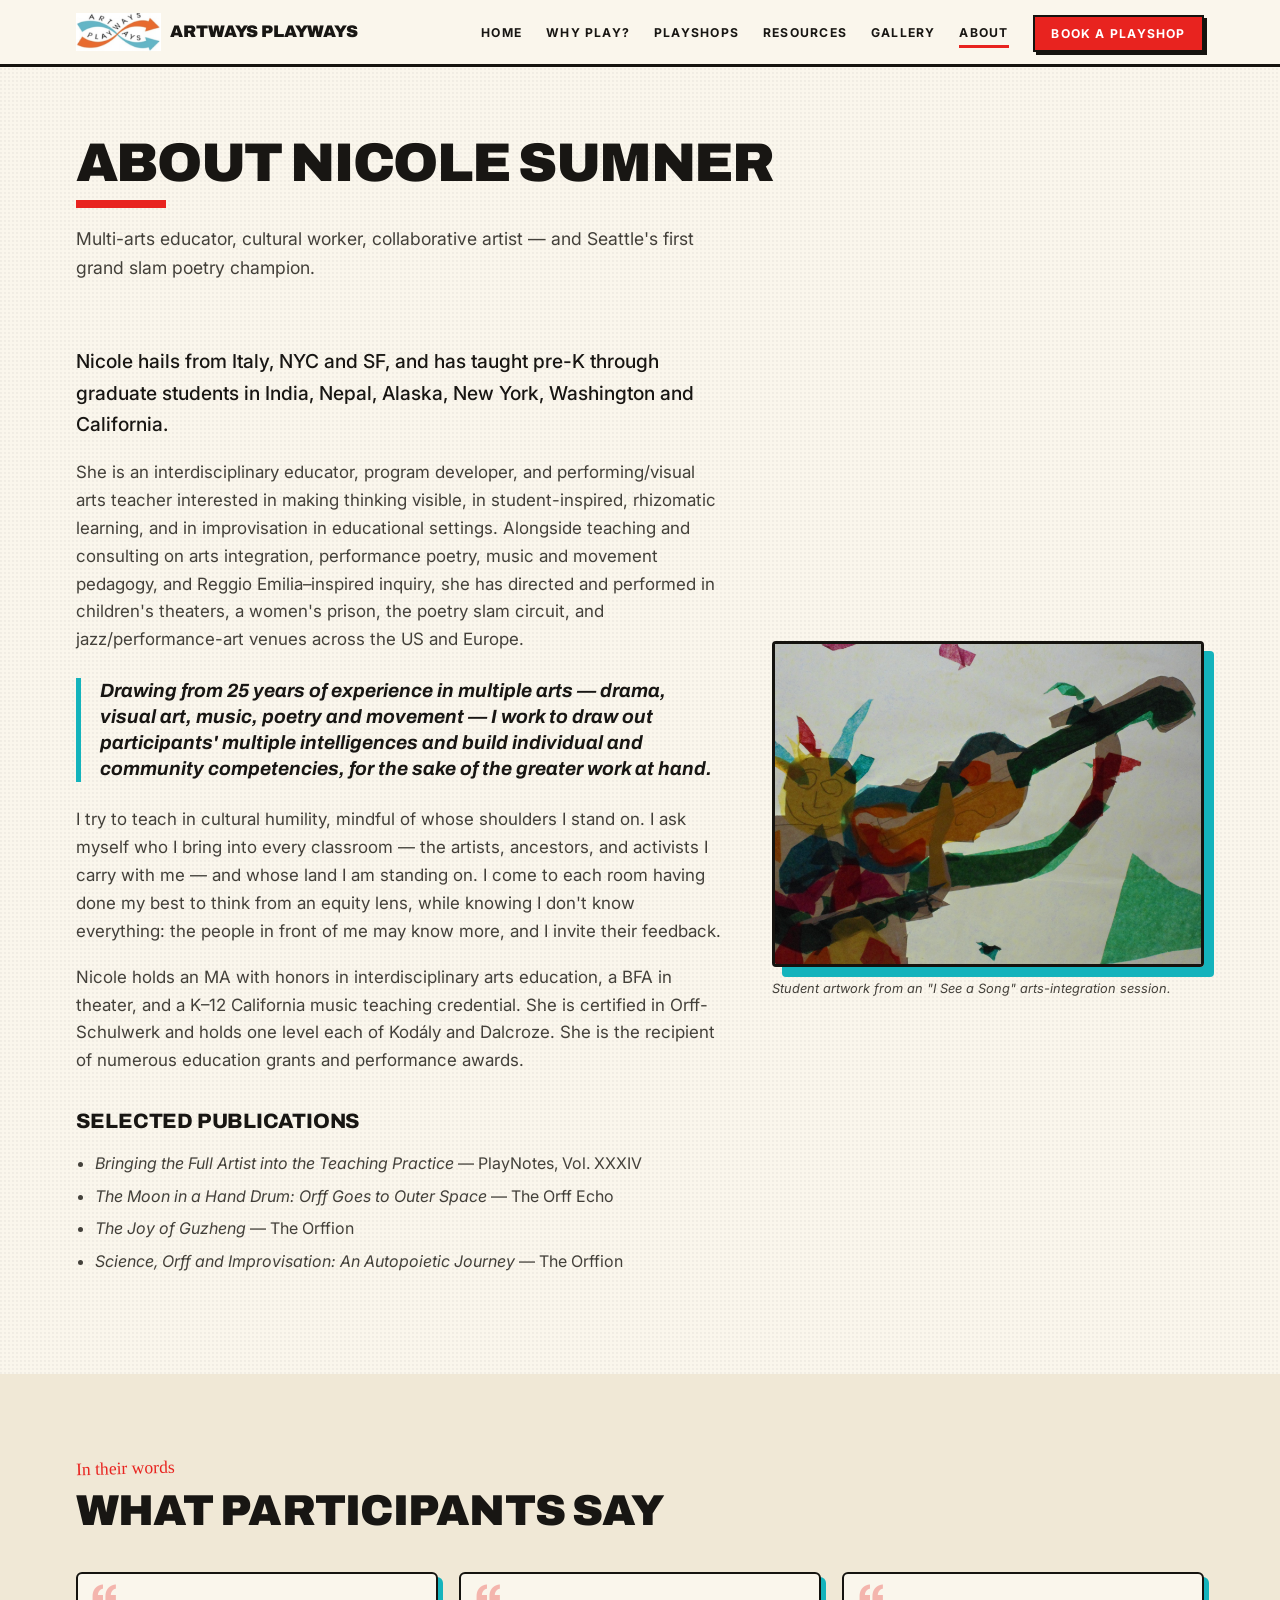
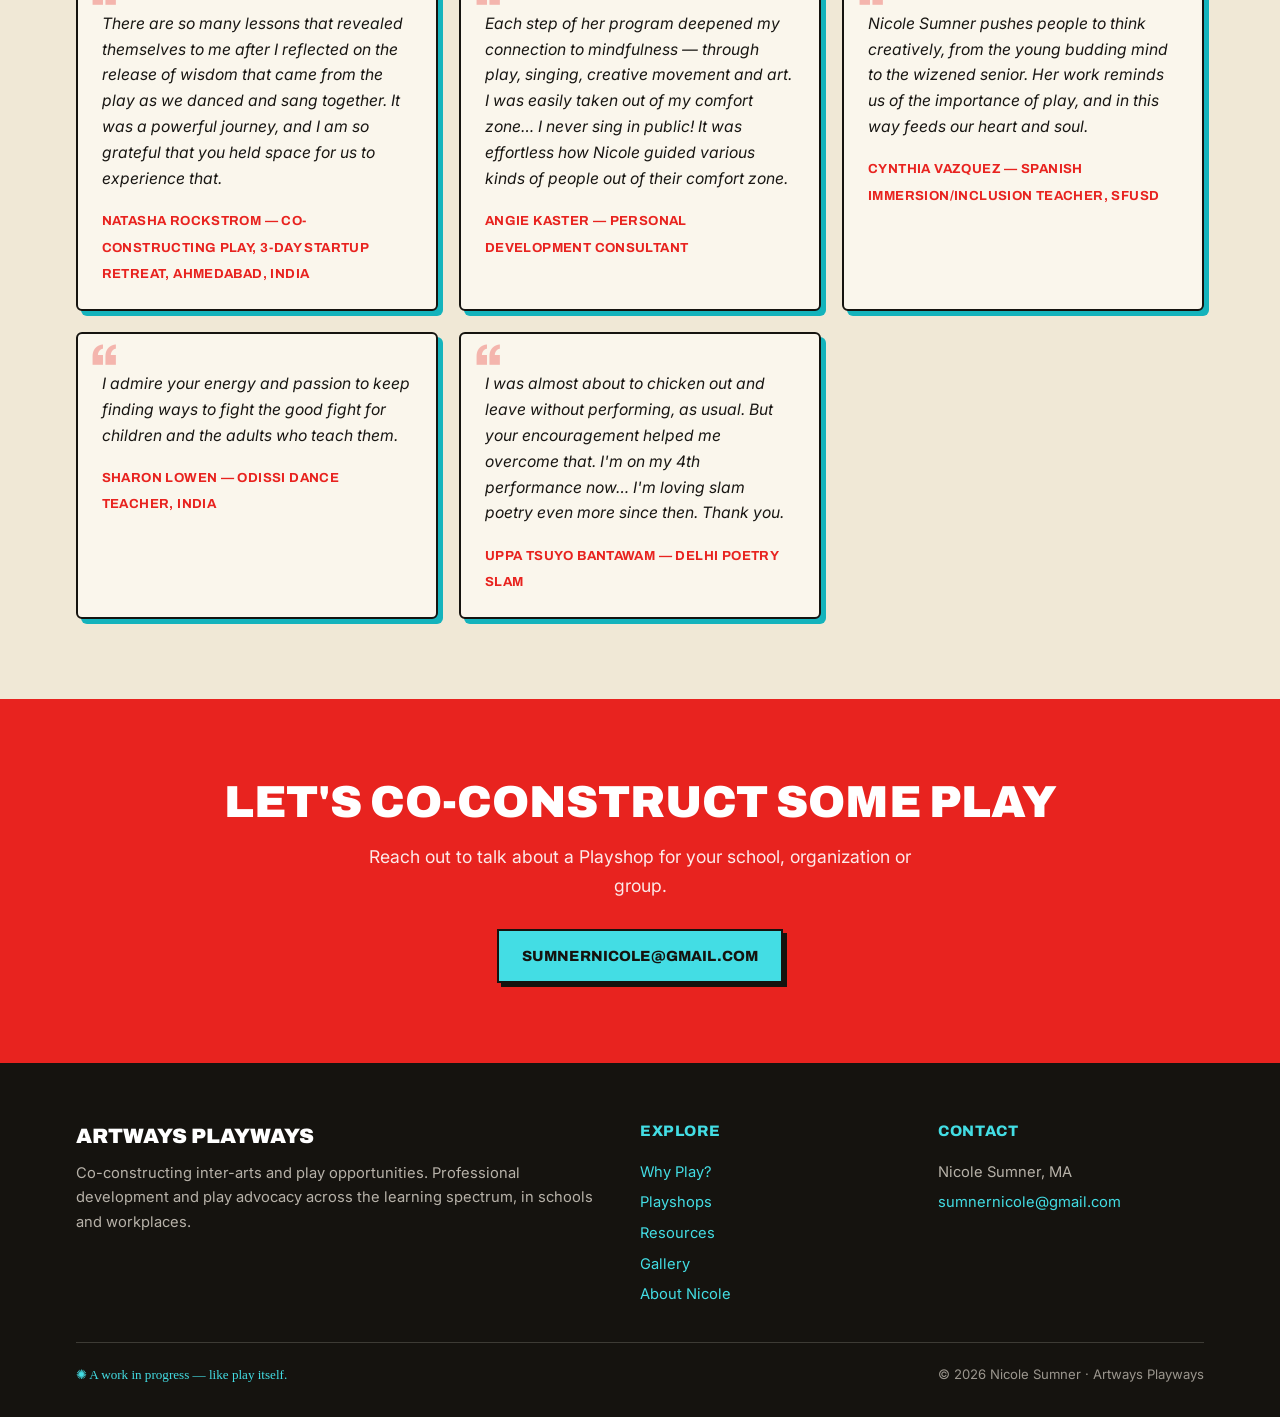
==== about.html @ 3ca1c851 "init" ====
<!DOCTYPE html>
<html lang="en">
<head>
  <meta charset="UTF-8">
  <meta name="viewport" content="width=device-width, initial-scale=1.0">
  <title>About Nicole Sumner — Artways Playways</title>
  <meta name="description" content="Nicole Sumner — multi-arts educator, cultural worker, collaborative artist, and Seattle's first grand slam poetry champion. About Artways Playways.">
  <link rel="preconnect" href="https://fonts.googleapis.com">
  <link rel="preconnect" href="https://fonts.gstatic.com" crossorigin>
  <link href="https://fonts.googleapis.com/css2?family=Archivo:wght@500;600;700;800;900&family=Permanent+Marker&family=Inter:wght@300;400;500;600;700&display=swap" rel="stylesheet">
  <link rel="stylesheet" href="css/style.css">
</head>
<body>
  <header class="site">
    <div class="nav-inner">
      <a href="index.html" class="brand"><img src="assets/img/logo.png" alt="" class="brand-logo"> Artways Playways</a>
      <button class="hamburger" aria-label="Menu"><span></span><span></span><span></span></button>
      <ul class="nav-links">
        <li><a href="index.html">Home</a></li>
        <li><a href="why-play.html">Why Play?</a></li>
        <li><a href="playshops.html">Playshops</a></li>
        <li><a href="resources.html">Resources</a></li>
        <li><a href="gallery.html">Gallery</a></li>
        <li><a href="about.html" class="active">About</a></li>
        <li><a href="mailto:sumnernicole@gmail.com" class="nav-cta">Book a Playshop</a></li>
      </ul>
    </div>
  </header>

  <section class="page-hero">
    <div class="wrap">
      <h1>About Nicole Sumner</h1>
      <p>Multi-arts educator, cultural worker, collaborative artist — and Seattle's first grand slam poetry champion.</p>
    </div>
  </section>

  <section class="block" style="padding-top:2.5rem;">
    <div class="wrap">
      <div class="cols narrow">
        <div class="prose">
          <p class="lead">Nicole hails from Italy, NYC and SF, and has taught pre-K through graduate students in India, Nepal, Alaska, New York, Washington and California.</p>
          <!-- TODO (Nicole's 2026-06-22 edits, item b): replace the "She is…" and "Nicole holds…"
               paragraphs below with Nicole's updated bio when she provides it. -->
          <p>She is an interdisciplinary educator, program developer, and performing/visual arts teacher interested in making thinking visible, in student-inspired, rhizomatic learning, and in improvisation in educational settings. Alongside teaching and consulting on arts integration, performance poetry, music and movement pedagogy, and Reggio Emilia–inspired inquiry, she has directed and performed in children's theaters, a women's prison, the poetry slam circuit, and jazz/performance-art venues across the US and Europe.</p>
          <blockquote>Drawing from 25 years of experience in multiple arts — drama, visual art, music, poetry and movement — I work to draw out participants' multiple intelligences and build individual and community competencies, for the sake of the greater work at hand.</blockquote>
          <p>I try to teach in cultural humility, mindful of whose shoulders I stand on. I ask myself who I bring into every classroom — the artists, ancestors, and activists I carry with me — and whose land I am standing on. I come to each room having done my best to think from an equity lens, while knowing I don't know everything: the people in front of me may know more, and I invite their feedback.</p>
          <p>Nicole holds an MA with honors in interdisciplinary arts education, a BFA in theater, and a K–12 California music teaching credential. She is certified in Orff-Schulwerk and holds one level each of Kodály and Dalcroze. She is the recipient of numerous education grants and performance awards.</p>

          <h3>Selected Publications</h3>
          <ul>
            <li><em>Bringing the Full Artist into the Teaching Practice</em> — PlayNotes, Vol. XXXIV</li>
            <li><em>The Moon in a Hand Drum: Orff Goes to Outer Space</em> — The Orff Echo</li>
            <li><em>The Joy of Guzheng</em> — The Orffion</li>
            <li><em>Science, Orff and Improvisation: An Autopoietic Journey</em> — The Orffion</li>
          </ul>

          <!-- TODO (Nicole's 2026-06-22 edits, item c): add a "Selected International Presentations"
               section here, drawn from Nicole's résumé, when she provides the list. Structure ready:
          <h3>Selected International Presentations</h3>
          <ul>
            <li>… presentation — venue/conference, city, country</li>
          </ul>
          -->
        </div>
        <figure class="framed cyan">
          <img src="assets/img/collage-i-see-a-song.jpg" alt="A child's bright tissue-paper collage of a sun-person playing a guitar">
          <figcaption>Student artwork from an "I See a Song" arts-integration session.</figcaption>
        </figure>
      </div>
    </div>
  </section>

  <!-- TESTIMONIALS -->
  <section class="block" style="background:var(--paper-2);">
    <div class="wrap">
      <div class="section-head">
        <div class="kicker">In their words</div>
        <h2>What participants say</h2>
      </div>
      <div class="t-grid">
        <div class="t-card">
          <p>There are so many lessons that revealed themselves to me after I reflected on the release of wisdom that came from the play as we danced and sang together. It was a powerful journey, and I am so grateful that you held space for us to experience that.</p>
          <cite>Natasha Rockstrom — Co-Constructing Play, 3-Day Startup Retreat, Ahmedabad, India</cite>
        </div>
        <div class="t-card">
          <p>Each step of her program deepened my connection to mindfulness — through play, singing, creative movement and art. I was easily taken out of my comfort zone… I never sing in public! It was effortless how Nicole guided various kinds of people out of their comfort zone.</p>
          <cite>Angie Kaster — Personal Development Consultant</cite>
        </div>
        <div class="t-card">
          <p>Nicole Sumner pushes people to think creatively, from the young budding mind to the wizened senior. Her work reminds us of the importance of play, and in this way feeds our heart and soul.</p>
          <cite>Cynthia Vazquez — Spanish immersion/inclusion teacher, SFUSD</cite>
        </div>
        <div class="t-card">
          <p>I admire your energy and passion to keep finding ways to fight the good fight for children and the adults who teach them.</p>
          <cite>Sharon Lowen — Odissi dance teacher, India</cite>
        </div>
        <div class="t-card">
          <p>I was almost about to chicken out and leave without performing, as usual. But your encouragement helped me overcome that. I'm on my 4th performance now… I'm loving slam poetry even more since then. Thank you.</p>
          <cite>Uppa Tsuyo Bantawam — Delhi Poetry Slam</cite>
        </div>
      </div>
    </div>
  </section>

  <section class="block cta">
    <div class="wrap">
      <h2>Let's co-construct some play</h2>
      <p>Reach out to talk about a Playshop for your school, organization or group.</p>
      <a href="mailto:sumnernicole@gmail.com" class="btn btn-ghost">sumnernicole@gmail.com</a>
    </div>
  </section>

  <footer class="site">
    <div class="wrap">
      <div class="foot-grid">
        <div>
          <div class="foot-brand">Artways Playways</div>
          <p>Co-constructing inter-arts and play opportunities. Professional development and play advocacy across the learning spectrum, in schools and workplaces.</p>
        </div>
        <div>
          <h4>Explore</h4>
          <ul>
            <li><a href="why-play.html">Why Play?</a></li>
            <li><a href="playshops.html">Playshops</a></li>
        <li><a href="resources.html">Resources</a></li>
        <li><a href="gallery.html">Gallery</a></li>
            <li><a href="about.html">About Nicole</a></li>
          </ul>
        </div>
        <div>
          <h4>Contact</h4>
          <ul>
            <li>Nicole Sumner, MA</li>
            <li><a href="mailto:sumnernicole@gmail.com">sumnernicole@gmail.com</a></li>
          </ul>
        </div>
      </div>
      <div class="foot-bottom">
        <span class="inprogress-badge">✺ A work in progress — like play itself.</span>
        <span>© <span id="yr">2026</span> Nicole Sumner · Artways Playways</span>
      </div>
    </div>
  </footer>

  <script src="js/main.js"></script>
</body>
</html>
---- css/style.css ----
/* ============================================================
   Artways Playways — Nicole Sumner
   Brand: red / black / cyan / orange, activist-poster energy,
   hand-lettered accents. Built crisp.
   Type: Archivo (poster sans) + Permanent Marker (hand accent)
         + Inter (body). Shared with the Courageous Teachers site.
   ============================================================ */

:root {
  --ink:        #181613;
  --ink-soft:   #43403a;
  --paper:      #faf6ec;
  --paper-2:    #f0e8d6;
  --card:       #ffffff;

  --red:        #e8231f;
  --red-deep:   #c11a17;
  --cyan:       #14b3bc;
  --cyan-deep:  #0f9aa2;
  --cyan-bright:#43dde4;
  --orange:     #ee7a2b;
  --orange-deep:#d4631a;
  --black:      #15130f;

  --line:       rgba(24, 22, 19, 0.16);
  --line-soft:  rgba(24, 22, 19, 0.08);
  --shadow:     0 16px 36px -22px rgba(24, 22, 19, 0.55);

  --font-display: 'Archivo', system-ui, sans-serif;
  --font-marker:  'Permanent Marker', 'Comic Sans MS', cursive;
  --font-body:    'Inter', system-ui, -apple-system, sans-serif;

  --maxw: 1180px;
}

*, *::before, *::after { margin: 0; padding: 0; box-sizing: border-box; }
html { scroll-behavior: smooth; }

body {
  font-family: var(--font-body);
  color: var(--ink);
  background: var(--paper);
  font-weight: 400; line-height: 1.65;
  -webkit-font-smoothing: antialiased;
  background-image: radial-gradient(circle at 1px 1px, rgba(24,22,19,0.04) 1px, transparent 0);
  background-size: 4px 4px;
}
a { color: inherit; }
img { max-width: 100%; display: block; }
.wrap { max-width: var(--maxw); margin: 0 auto; padding: 0 1.6rem; }

/* ---------------- NAV ---------------- */
header.site {
  position: fixed; top: 0; left: 0; width: 100%; z-index: 1000;
  background: var(--paper);
  border-bottom: 3px solid var(--black);
}
.nav-inner {
  max-width: var(--maxw); margin: 0 auto; height: 64px; padding: 0 1.6rem;
  display: flex; align-items: center; justify-content: space-between;
}
.brand {
  font-family: var(--font-display); font-weight: 900; font-size: 1.05rem;
  letter-spacing: -0.01em; text-transform: uppercase; text-decoration: none;
  color: var(--ink); line-height: 1; display: flex; align-items: center; gap: 0.6rem;
}
.brand-logo { height: 38px; width: auto; display: block; }
.nav-links { display: flex; gap: 1.5rem; list-style: none; align-items: center; }
.nav-links a {
  text-decoration: none; font-weight: 700; font-size: 0.76rem;
  letter-spacing: 0.1em; text-transform: uppercase; color: var(--ink);
  position: relative; padding: 0.4rem 0;
}
.nav-links a::after {
  content: ''; position: absolute; left: 0; bottom: -1px; height: 3px; width: 0;
  background: var(--red); transition: width .2s;
}
.nav-links a:hover::after, .nav-links a.active::after { width: 100%; }
.nav-cta {
  background: var(--red); color: #fff !important; padding: 0.55rem 1.05rem !important;
  border: 2px solid var(--black); box-shadow: 3px 3px 0 var(--black);
  text-transform: uppercase !important; transition: transform .12s, box-shadow .12s;
}
.nav-cta::after { display: none; }
.nav-cta:hover { transform: translate(-1px,-1px); box-shadow: 4px 4px 0 var(--black); }

.hamburger { display: none; flex-direction: column; gap: 5px; background: none; border: none; cursor: pointer; padding: 6px; }
.hamburger span { width: 26px; height: 3px; background: var(--black); display: block; transition: .2s; }

/* ---------------- HERO ---------------- */
.hero {
  position: relative; min-height: 92vh; display: flex; align-items: center;
  background:
    repeating-linear-gradient(135deg, rgba(24,22,19,0.025) 0 2px, transparent 2px 22px),
    var(--paper);
  overflow: hidden; padding-bottom: 3rem;
}
.hero-inner { position: relative; z-index: 2; max-width: var(--maxw); margin: 0 auto; padding: 8rem 1.6rem 3rem; width: 100%;
  display: grid; grid-template-columns: 1.15fr 0.85fr; gap: 2.5rem; align-items: center; }
.hero-art { position: relative; }
.hero-art img { border: 3px solid var(--black); box-shadow: 10px 10px 0 var(--cyan); border-radius: 4px; }

.sticky-badge {
  position: absolute; top: -1.4rem; right: -0.8rem; z-index: 5;
  background: var(--cyan-bright); color: var(--black);
  font-family: var(--font-marker); font-size: 1rem; line-height: 1.2; text-align: center;
  padding: 0.8rem 1rem; border: 2px solid var(--black);
  transform: rotate(-7deg); box-shadow: 5px 5px 0 rgba(24,22,19,0.25);
}

.title-stack { display: inline-flex; flex-direction: column; align-items: flex-start; gap: 0.4rem; margin-bottom: 1.4rem; }
.bar {
  font-family: var(--font-display); font-weight: 900; line-height: 0.98;
  letter-spacing: -0.02em; padding: 0.16em 0.32em; display: inline-block;
  text-transform: uppercase;
}
.bar-red { background: var(--red); color: var(--black); font-size: clamp(2rem, 5vw, 3.6rem); transform: rotate(-1deg); }
.bar-black { background: var(--black); color: #fff; font-size: clamp(2.2rem, 5.6vw, 4rem); margin-left: 0.4rem; }
.bar-black .marker { font-family: var(--font-marker); font-weight: 400; color: var(--cyan-bright); letter-spacing: 0; text-transform: none; }

.hero .lede { font-size: clamp(1.05rem, 1.8vw, 1.24rem); max-width: 46ch; color: var(--ink-soft); margin-bottom: 1.6rem; }

.play-as-if { border-left: 5px solid var(--red); padding-left: 1.1rem; margin-bottom: 1.8rem; }
.play-as-if p { font-family: var(--font-display); font-weight: 700; font-style: italic; font-size: clamp(1.02rem, 1.6vw, 1.18rem); line-height: 1.4; color: var(--ink); }
.play-as-if .em { color: var(--red); }

.hero-actions { display: flex; gap: 1rem; flex-wrap: wrap; }
.btn {
  display: inline-flex; align-items: center; gap: 0.5rem; cursor: pointer;
  font-family: var(--font-display); font-weight: 800; font-size: 0.92rem;
  letter-spacing: 0.01em; text-transform: uppercase; text-decoration: none;
  padding: 0.8rem 1.45rem; border: 2px solid var(--black);
  box-shadow: 4px 4px 0 var(--black); transition: transform .12s, box-shadow .12s, background .15s;
}
.btn:hover { transform: translate(-2px,-2px); box-shadow: 6px 6px 0 var(--black); }
.btn-primary { background: var(--red); color: #fff; }
.btn-primary:hover { background: var(--red-deep); }
.btn-ghost { background: var(--cyan-bright); color: var(--black); }
.btn-orange { background: var(--orange); color: #fff; }
.btn-orange:hover { background: var(--orange-deep); }

/* ---------------- SECTION SHELL ---------------- */
section.block { padding: 5rem 0; }
.section-head { max-width: 64ch; margin-bottom: 2.4rem; }
.section-head.center { margin-left: auto; margin-right: auto; text-align: center; }
.section-head .kicker {
  font-family: var(--font-marker); font-size: 1.1rem; color: var(--red);
  margin-bottom: 0.4rem; transform: rotate(-1.5deg); display: inline-block;
}
.section-head h2 {
  font-family: var(--font-display); font-weight: 900; text-transform: uppercase;
  font-size: clamp(1.7rem, 3.6vw, 2.7rem); line-height: 1.03; letter-spacing: -0.02em;
  margin-bottom: 0.7rem;
}
.section-head p { color: var(--ink-soft); font-size: 1.05rem; }

/* ---------------- AUDIENCE GRID ---------------- */
.aud-grid { display: grid; grid-template-columns: repeat(auto-fill, minmax(230px,1fr)); gap: 1.1rem; }
.aud-card {
  display: block; text-decoration: none; color: var(--ink);
  background: var(--card); border: 2px solid var(--black); border-radius: 6px;
  padding: 1.4rem; position: relative; overflow: hidden;
  transition: transform .14s, box-shadow .14s;
}
.aud-card::before { content: ''; position: absolute; left: 0; top: 0; right: 0; height: 8px; background: var(--ac, var(--red)); }
.aud-card:hover { transform: translate(-3px,-3px); box-shadow: 7px 7px 0 var(--ac, var(--red)); }
.aud-card h3 { font-family: var(--font-display); font-weight: 800; text-transform: uppercase; font-size: 1.2rem; margin: 0.5rem 0 0.4rem; line-height: 1.08; }
.aud-card p { font-size: 0.92rem; color: var(--ink-soft); }
.aud-card .go { margin-top: 0.9rem; font-family: var(--font-display); font-weight: 800; font-size: 0.76rem; text-transform: uppercase; letter-spacing: 0.04em; color: var(--ac, var(--red)); }

/* ---------------- TWO-COLUMN CONTENT ---------------- */
.cols { display: grid; grid-template-columns: 1fr 1fr; gap: 3rem; align-items: center; }
.cols.narrow { grid-template-columns: 1.2fr 0.8fr; }
.prose { max-width: 65ch; }
.prose p { margin-bottom: 1.1rem; color: var(--ink-soft); font-size: 1.06rem; }
.prose p.lead { font-size: 1.2rem; color: var(--ink); font-weight: 500; }
.prose h3 { font-family: var(--font-display); font-weight: 800; text-transform: uppercase; font-size: 1.3rem; margin: 1.8rem 0 0.7rem; letter-spacing: -0.01em; }
.prose ul { margin: 0 0 1.2rem 1.2rem; }
.prose li { margin-bottom: 0.4rem; color: var(--ink-soft); }
.prose blockquote { font-family: var(--font-display); font-style: italic; font-weight: 700; font-size: 1.2rem; line-height: 1.35; border-left: 5px solid var(--cyan); padding-left: 1.2rem; margin: 1.5rem 0; color: var(--ink); }
.framed img { border: 3px solid var(--black); border-radius: 4px; box-shadow: 10px 10px 0 var(--orange); }
.framed.cyan img { box-shadow: 10px 10px 0 var(--cyan); }
.framed figcaption { font-size: 0.8rem; color: var(--ink-soft); margin-top: 0.7rem; font-style: italic; }

/* ---------------- PAGE HERO (interior) ---------------- */
.page-hero { padding: 8.5rem 0 1.5rem; }
.page-hero h1 { font-family: var(--font-display); font-weight: 900; text-transform: uppercase; font-size: clamp(2.2rem,5vw,3.4rem); letter-spacing: -0.025em; line-height: 1; }
.page-hero h1::after { content: ''; display: block; width: 90px; height: 8px; background: var(--red); margin-top: 0.6rem; }
.page-hero p { color: var(--ink-soft); font-size: 1.1rem; max-width: 60ch; margin-top: 1rem; }

/* ---------------- PLAYSHOPS ---------------- */
.ps-list { display: grid; gap: 1.3rem; }
.ps-card {
  background: var(--card); border: 2px solid var(--black); border-radius: 6px;
  padding: 1.6rem 1.7rem; box-shadow: var(--shadow);
  border-left: 8px solid var(--ps, var(--red));
}
.ps-card h3 { font-family: var(--font-display); font-weight: 800; text-transform: uppercase; font-size: 1.25rem; letter-spacing: -0.01em; margin-bottom: 0.2rem; }
.ps-card .who { font-family: var(--font-marker); color: var(--ps, var(--red)); font-size: 0.95rem; margin-bottom: 0.6rem; }
.ps-card p { color: var(--ink-soft); font-size: 1rem; }

.theme-grid { display: grid; grid-template-columns: repeat(auto-fill, minmax(300px,1fr)); gap: 1.2rem; }
.theme-card { background: var(--card); border: 2px solid var(--black); border-radius: 6px; padding: 1.4rem; }
.theme-card h3 { font-family: var(--font-display); font-weight: 800; text-transform: uppercase; font-size: 1.05rem; margin-bottom: 0.7rem; padding-bottom: 0.5rem; border-bottom: 3px solid var(--tc, var(--cyan)); }
.theme-card ul { list-style: none; }
.theme-card li { font-size: 0.92rem; padding: 0.28rem 0; color: var(--ink-soft); border-bottom: 1px solid var(--line-soft); }

/* ---------------- TESTIMONIALS ---------------- */
.t-grid { display: grid; grid-template-columns: repeat(auto-fill, minmax(300px,1fr)); gap: 1.3rem; }
.t-card { background: var(--paper); border: 2px solid var(--black); border-radius: 6px; padding: 1.5rem; position: relative; box-shadow: 5px 5px 0 var(--cyan); }
.t-card::before { content: '\201C'; font-family: var(--font-display); font-weight: 900; font-size: 3.5rem; color: var(--red); position: absolute; top: 0.2rem; left: 0.8rem; line-height: 1; opacity: 0.3; }
.t-card p { font-size: 0.98rem; font-style: italic; color: var(--ink); margin: 0.8rem 0 0.9rem; position: relative; z-index: 1; }
.t-card cite { font-style: normal; font-family: var(--font-display); font-weight: 700; font-size: 0.82rem; text-transform: uppercase; letter-spacing: 0.03em; color: var(--red); }

/* ---------------- WHY-PLAY LIST ---------------- */
.play-is { display: grid; grid-template-columns: repeat(auto-fill, minmax(240px,1fr)); gap: 0.7rem; margin-top: 1.5rem; }
.play-is span { background: var(--card); border: 2px solid var(--black); border-radius: 100px; padding: 0.5rem 1rem; font-weight: 600; font-size: 0.9rem; }

/* ---------------- PLAY STATEMENTS ---------------- */
.statements { background: var(--black); color: var(--paper); }
.statements .section-head h2 { color: #fff; }
.statements .kicker { color: var(--cyan-bright); }
.stmt-grid { display: grid; grid-template-columns: 1fr 1fr; gap: 1.4rem; align-items: start; }
.stmt {
  font-family: var(--font-display); font-weight: 700; font-style: italic;
  font-size: clamp(1.1rem, 1.7vw, 1.35rem); line-height: 1.32; color: var(--paper);
  border-left: 5px solid var(--red); padding: 0.2rem 0 0.2rem 1.2rem;
}
.stmt.cyan { border-color: var(--cyan-bright); }
.stmt.orange { border-color: var(--orange); }
.stat-callout {
  grid-column: 1 / -1; background: var(--red); color: #fff; border: 2px solid var(--paper);
  border-radius: 6px; padding: 1.6rem 1.8rem; margin-top: 0.6rem;
}
.stat-callout p { font-size: 1.08rem; line-height: 1.5; color: #fff; }
.stat-callout cite { display: block; margin-top: 0.7rem; font-style: normal; font-family: var(--font-display); font-weight: 800; font-size: 0.78rem; letter-spacing: 0.08em; text-transform: uppercase; color: var(--black); }

/* ---------------- RESOURCES ---------------- */
.res-group { margin-bottom: 2.6rem; }
.res-group h2 {
  font-family: var(--font-display); font-weight: 900; text-transform: uppercase;
  font-size: clamp(1.3rem, 2.6vw, 1.9rem); letter-spacing: -0.01em; line-height: 1.05;
  padding-bottom: 0.5rem; border-bottom: 4px solid var(--rc, var(--red)); margin-bottom: 1.1rem;
}
.res-list { list-style: none; display: grid; gap: 0.55rem; }
.res-list li { font-size: 0.98rem; color: var(--ink-soft); padding-left: 1.1rem; position: relative; line-height: 1.45; }
.res-list li::before { content: '▹'; position: absolute; left: 0; color: var(--rc, var(--red)); font-weight: 700; }
.res-list li b { color: var(--ink); font-weight: 600; }
.res-list a { color: var(--cyan-deep); font-weight: 600; text-decoration: none; }
.res-list a:hover { text-decoration: underline; }
.res-cols { columns: 2; column-gap: 2.4rem; }
.res-cols .res-list li { break-inside: avoid; margin-bottom: 0.55rem; }
@media (max-width: 760px) { .res-cols { columns: 1; } .stmt-grid { grid-template-columns: 1fr; } }

/* ---------------- GALLERY INDEX ---------------- */
.gal-cards { display: grid; grid-template-columns: repeat(auto-fill, minmax(280px,1fr)); gap: 1.4rem; }
.gal-cat {
  display: block; text-decoration: none; color: var(--ink);
  border: 2px solid var(--black); border-radius: 6px; overflow: hidden;
  background: var(--card); transition: transform .14s, box-shadow .14s;
}
.gal-cat:hover { transform: translate(-3px,-3px); box-shadow: 7px 7px 0 var(--gc, var(--red)); }
.gal-cat .cover { aspect-ratio: 4/3; overflow: hidden; border-bottom: 2px solid var(--black); }
.gal-cat .cover img { width: 100%; height: 100%; object-fit: cover; }
.gal-cat .meta { padding: 1rem 1.2rem; }
.gal-cat h3 { font-family: var(--font-display); font-weight: 800; text-transform: uppercase; font-size: 1.12rem; letter-spacing: -0.01em; }
.gal-cat .cnt { font-family: var(--font-display); font-weight: 800; font-size: 0.74rem; text-transform: uppercase; letter-spacing: 0.08em; color: var(--gc, var(--red)); margin-top: 0.3rem; }

/* ---------------- GALLERY GRID ---------------- */
.gallery-grid { display: grid; grid-template-columns: repeat(auto-fill, minmax(220px,1fr)); gap: 0.9rem; }
.gallery-item {
  cursor: pointer; border: 2px solid var(--black); border-radius: 4px; overflow: hidden;
  background: var(--card); aspect-ratio: 1/1; transition: transform .12s, box-shadow .12s;
}
.gallery-item:hover { transform: translate(-2px,-2px); box-shadow: 5px 5px 0 var(--cyan); }
.gallery-item img { width: 100%; height: 100%; object-fit: cover; display: block; }
.gal-back { font-family: var(--font-display); font-weight: 800; font-size: 0.8rem; text-transform: uppercase; letter-spacing: 0.06em; color: var(--red); text-decoration: none; }
.gal-back:hover { text-decoration: underline; }

/* ---------------- LIGHTBOX ---------------- */
.lightbox { display: none; position: fixed; inset: 0; z-index: 2000; background: rgba(21,19,15,0.94); }
.lightbox.active { display: flex; align-items: center; justify-content: center; }
.lightbox-img { max-width: 90vw; max-height: 86vh; border: 3px solid var(--paper); box-shadow: 0 10px 40px rgba(0,0,0,0.6); }
.lightbox button {
  position: absolute; background: var(--red); color: #fff; border: 2px solid var(--paper);
  font-family: var(--font-display); font-weight: 900; cursor: pointer; line-height: 1;
  width: 48px; height: 48px; display: flex; align-items: center; justify-content: center;
  font-size: 1.6rem; transition: transform .12s;
}
.lightbox button:hover { transform: scale(1.08); }
.lightbox-close { top: 1.2rem; right: 1.2rem; }
.lightbox-prev { left: 1.2rem; top: 50%; transform: translateY(-50%); }
.lightbox-next { right: 1.2rem; top: 50%; transform: translateY(-50%); }
.lightbox-prev:hover, .lightbox-next:hover { transform: translateY(-50%) scale(1.08); }

/* ---------------- CTA STRIP ---------------- */
.cta { background: var(--red); color: #fff; text-align: center; }
.cta h2 { font-family: var(--font-display); font-weight: 900; text-transform: uppercase; font-size: clamp(1.8rem,4vw,2.8rem); line-height: 1.04; margin-bottom: 1rem; color: #fff; }
.cta p { max-width: 50ch; margin: 0 auto 1.8rem; font-size: 1.1rem; color: rgba(255,255,255,0.9); }

/* ---------------- FOOTER ---------------- */
footer.site { background: var(--black); color: var(--paper); padding: 3.5rem 0 2rem; }
.foot-grid { display: grid; grid-template-columns: 2fr 1fr 1fr; gap: 2rem; margin-bottom: 2rem; }
footer.site h4 { font-family: var(--font-display); font-weight: 800; text-transform: uppercase; font-size: 0.95rem; margin-bottom: 0.8rem; color: var(--cyan-bright); letter-spacing: 0.04em; }
footer.site p, footer.site li { color: rgba(245,239,227,0.72); font-size: 0.92rem; }
footer.site ul { list-style: none; }
footer.site li { padding: 0.2rem 0; }
footer.site a { color: var(--cyan-bright); text-decoration: none; }
footer.site a:hover { text-decoration: underline; }
.foot-brand { font-family: var(--font-display); font-weight: 900; text-transform: uppercase; font-size: 1.3rem; color: #fff; margin-bottom: 0.5rem; }
.foot-bottom { border-top: 1px solid rgba(245,239,227,0.18); padding-top: 1.3rem; display: flex; justify-content: space-between; flex-wrap: wrap; gap: 0.6rem; font-size: 0.82rem; color: rgba(245,239,227,0.6); }
.inprogress-badge { font-family: var(--font-marker); color: var(--cyan-bright); }

/* ---------------- RESPONSIVE ---------------- */
@media (max-width: 860px) {
  .hero-inner { grid-template-columns: 1fr; padding-top: 7rem; }
  .hero-art { order: -1; max-width: 420px; }
  .cols, .cols.narrow { grid-template-columns: 1fr; gap: 2rem; }
  .foot-grid { grid-template-columns: 1fr; }
  .nav-links {
    position: fixed; top: 64px; right: 0; width: min(78vw, 300px); height: calc(100vh - 64px);
    background: var(--paper); border-left: 3px solid var(--black);
    flex-direction: column; align-items: flex-start; gap: 0.3rem; padding: 1.5rem;
    transform: translateX(100%); transition: transform .22s; box-shadow: -10px 0 30px -20px #000;
  }
  .nav-links.open { transform: translateX(0); }
  .nav-links a { font-size: 0.9rem; padding: 0.6rem 0; }
  .hamburger { display: flex; }
}
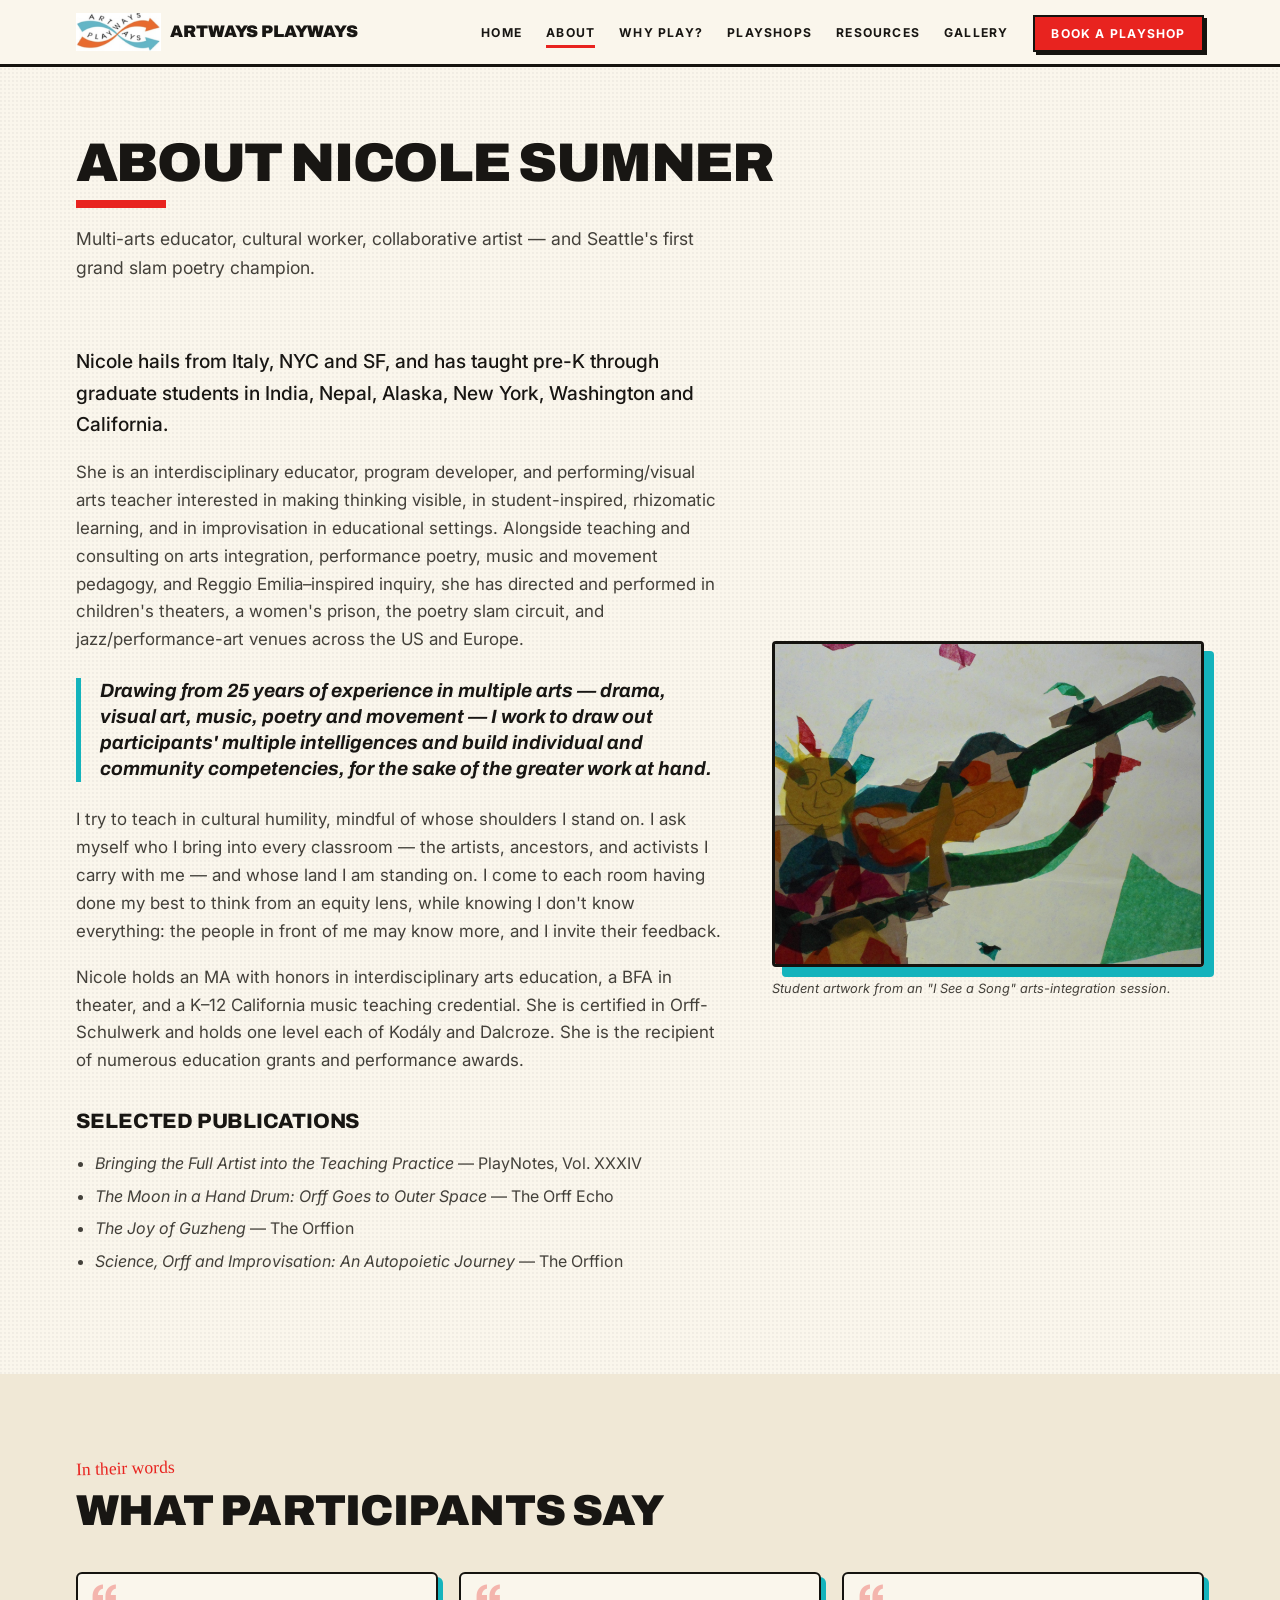
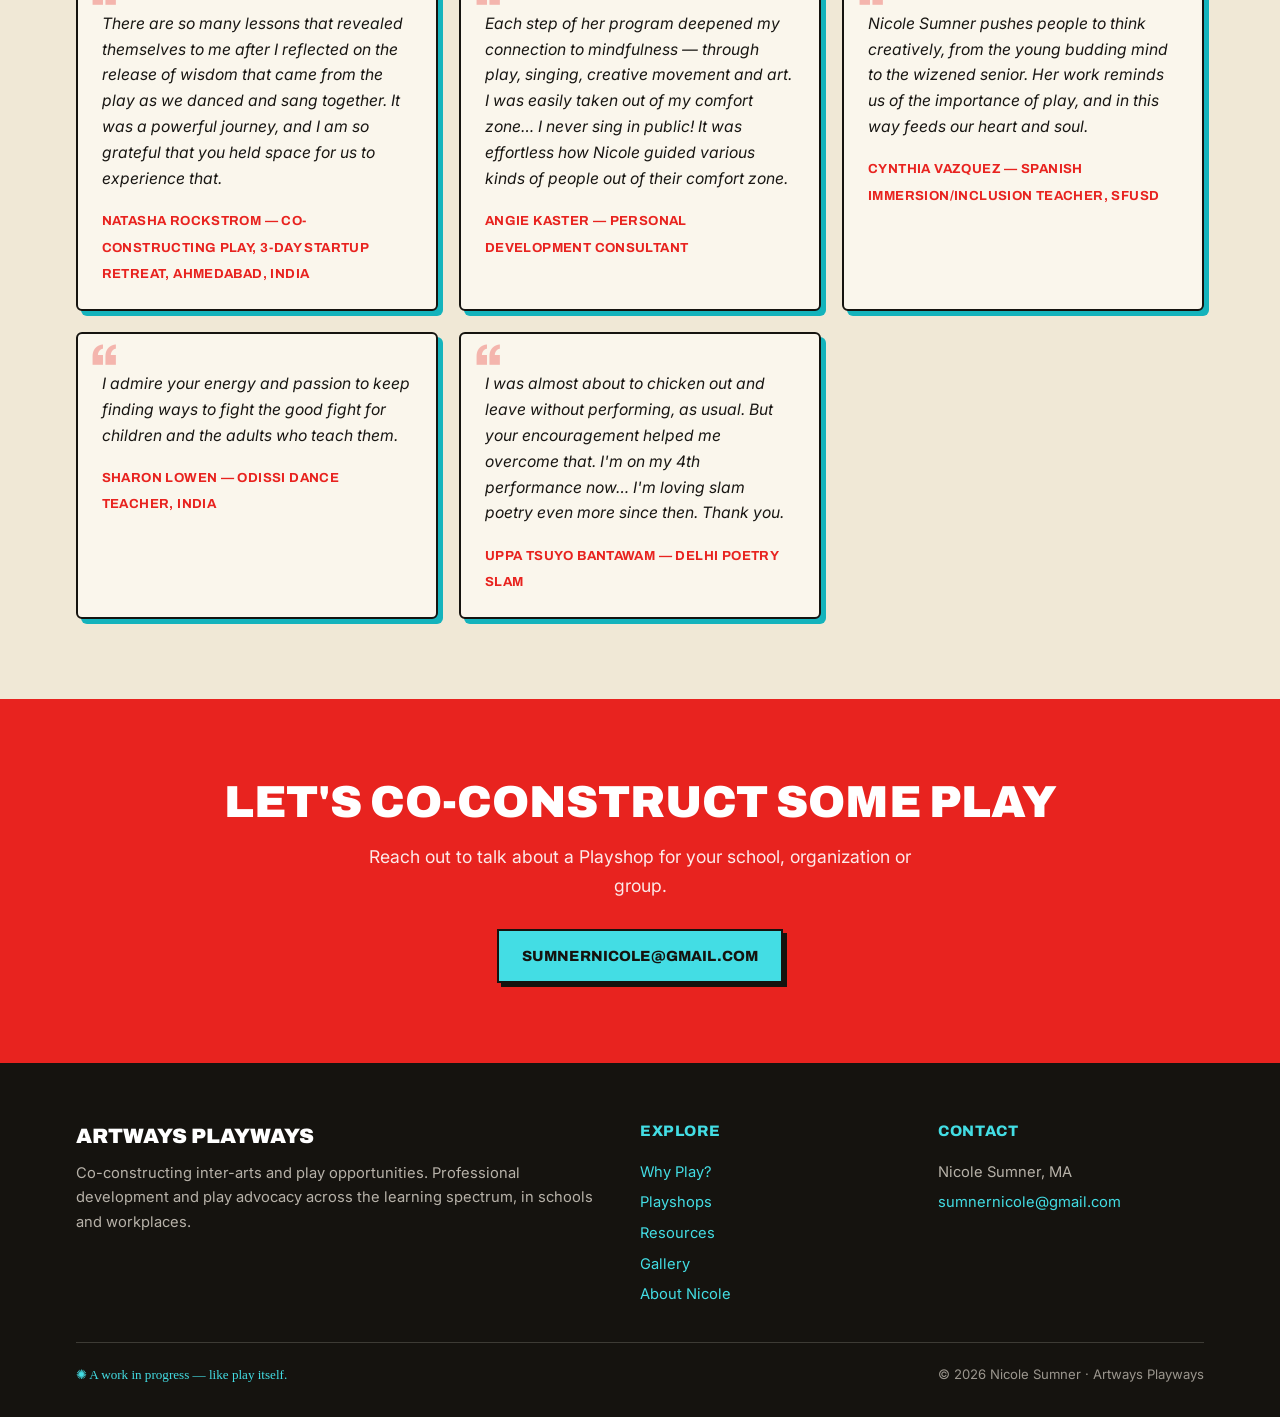
==== commit 02475116: "Reorder nav to Home, About first across all pages; update deploy docs - Move About menu item to righ" ====
--- a/about.html
+++ b/about.html
@@ -17,11 +17,11 @@
       <button class="hamburger" aria-label="Menu"><span></span><span></span><span></span></button>
       <ul class="nav-links">
         <li><a href="index.html">Home</a></li>
+        <li><a href="about.html" class="active">About</a></li>
         <li><a href="why-play.html">Why Play?</a></li>
         <li><a href="playshops.html">Playshops</a></li>
         <li><a href="resources.html">Resources</a></li>
         <li><a href="gallery.html">Gallery</a></li>
-        <li><a href="about.html" class="active">About</a></li>
         <li><a href="mailto:sumnernicole@gmail.com" class="nav-cta">Book a Playshop</a></li>
       </ul>
     </div>
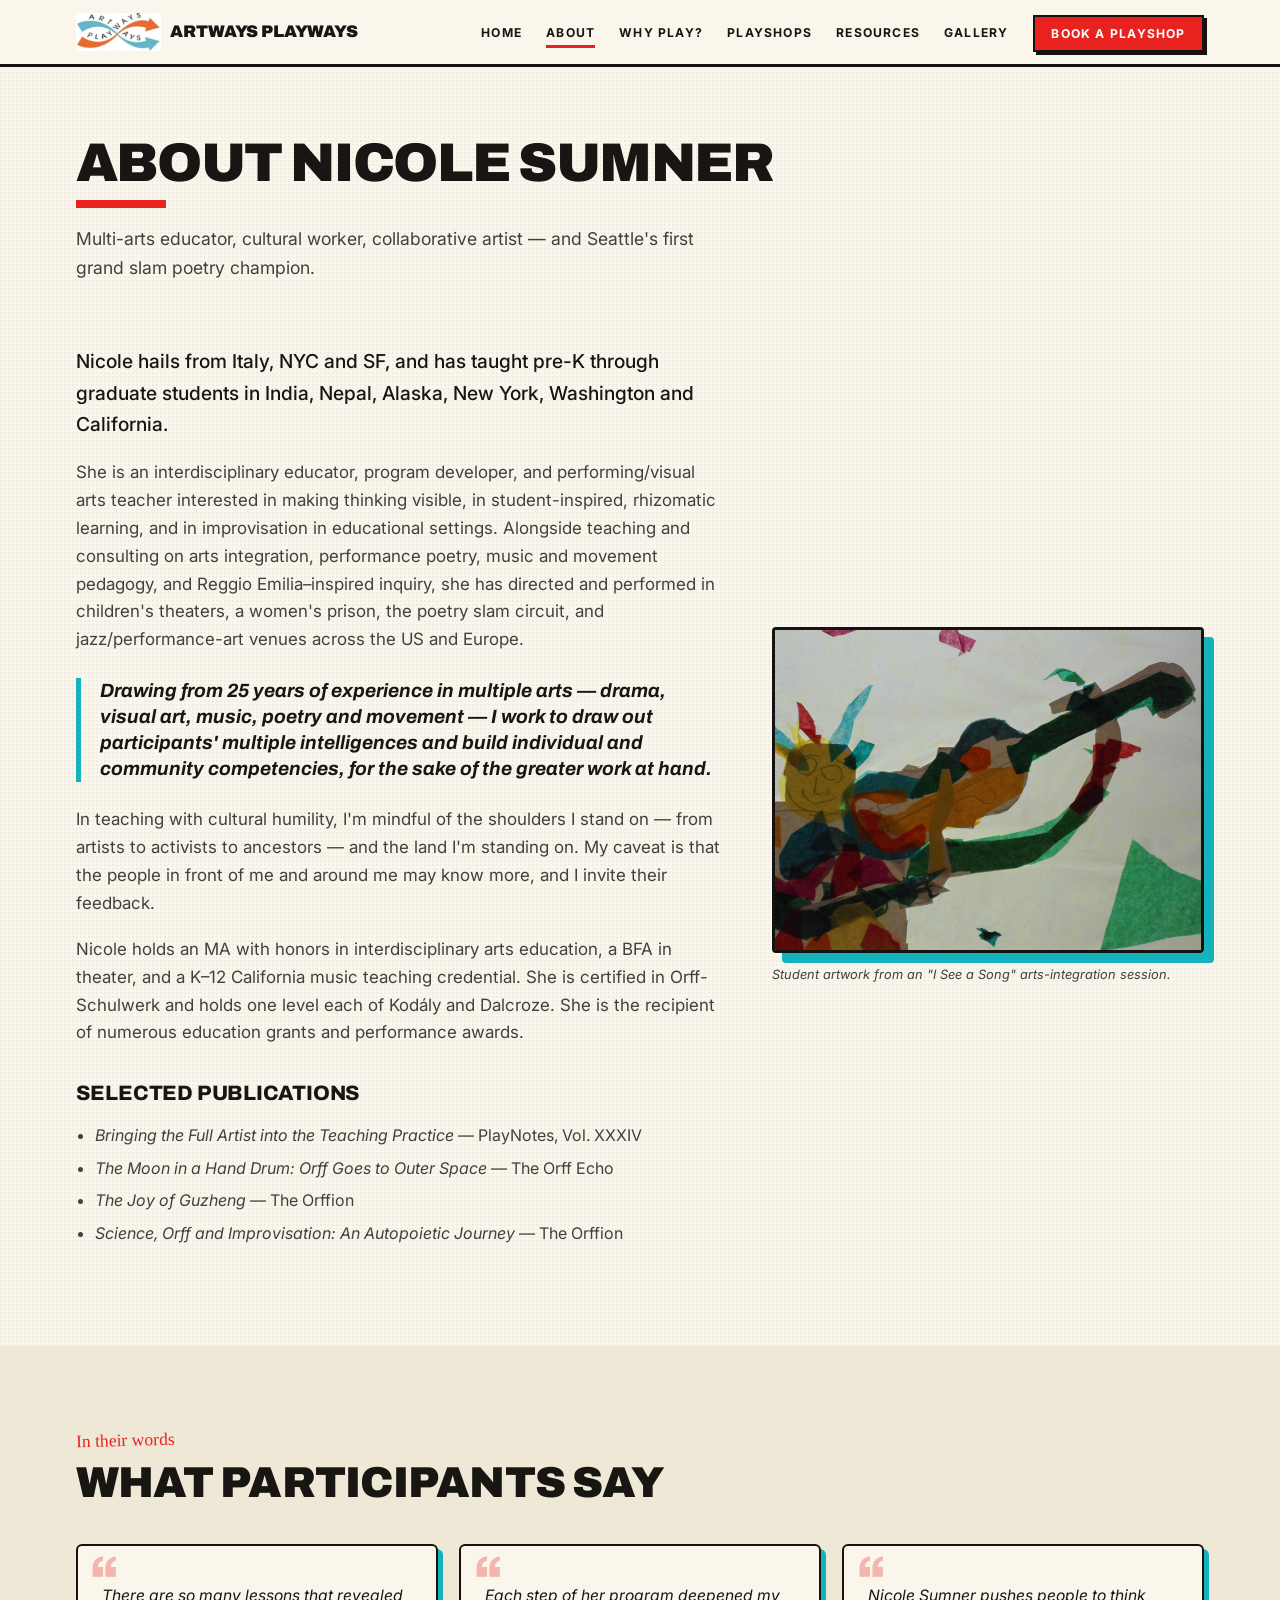
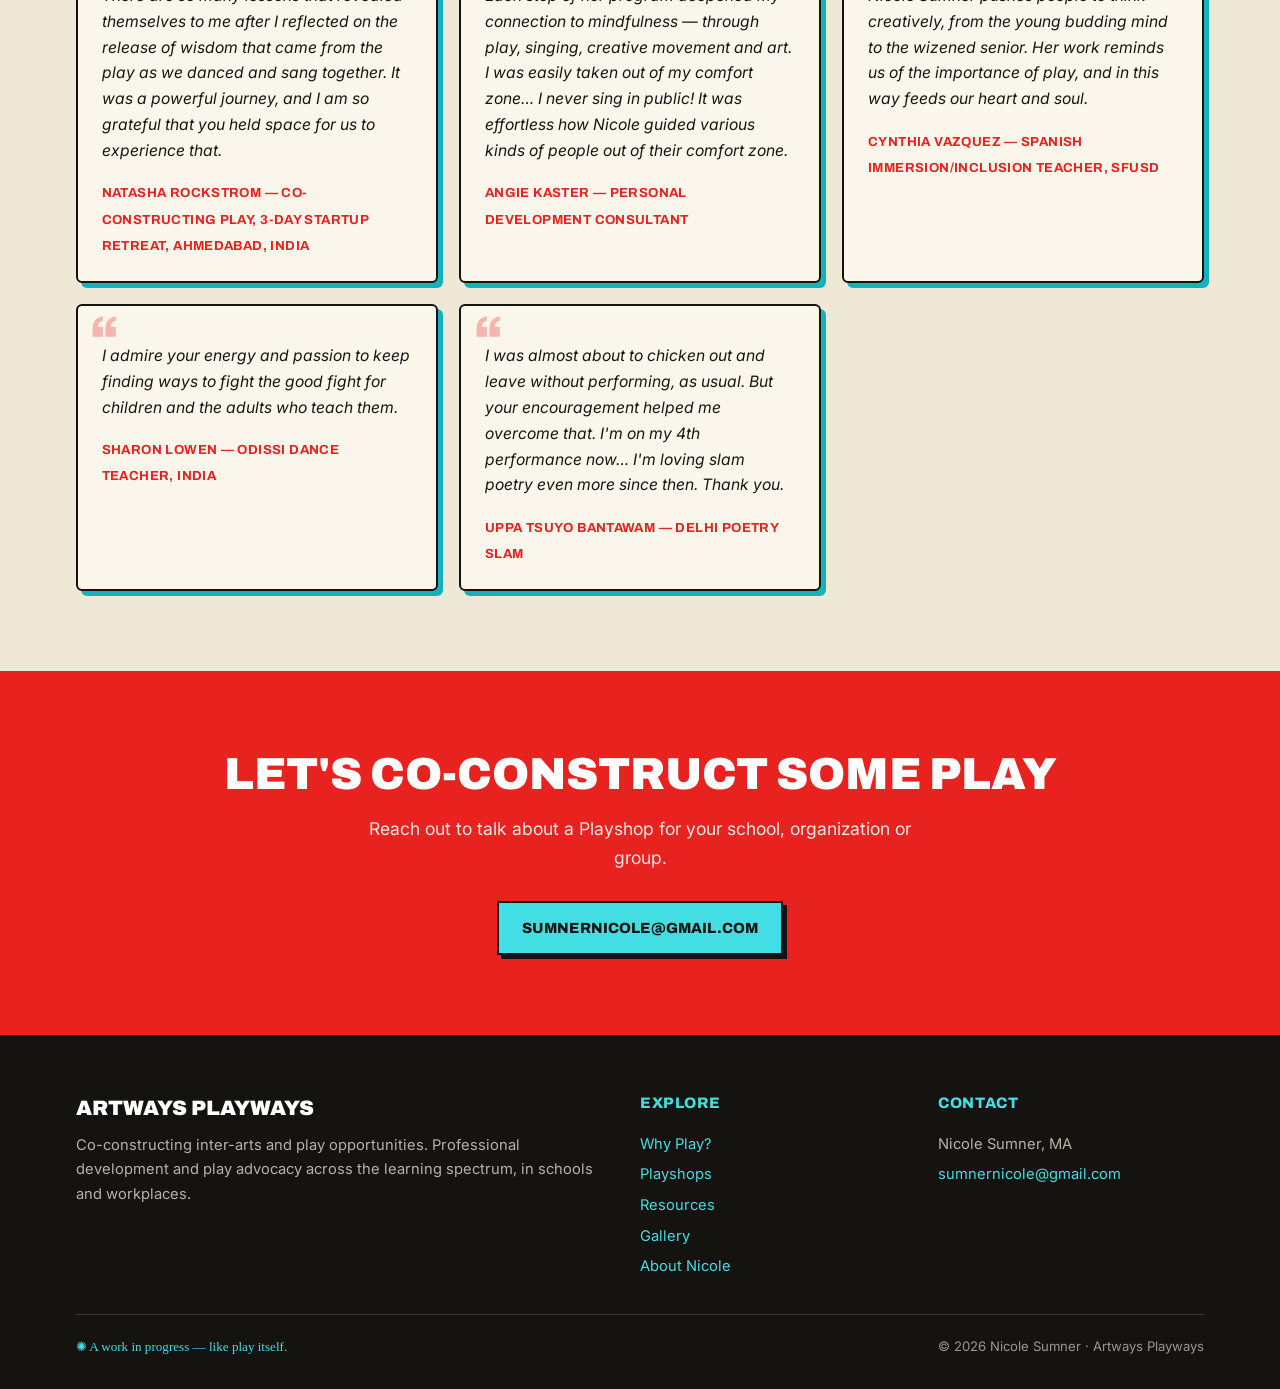
==== commit fb1a2cd1: "Reword cultural-humility paragraph on About page Co-Authored-By: Claude Opus 4.8 <noreply@anthropic." ====
--- a/about.html
+++ b/about.html
@@ -43,7 +43,7 @@
                paragraphs below with Nicole's updated bio when she provides it. -->
           <p>She is an interdisciplinary educator, program developer, and performing/visual arts teacher interested in making thinking visible, in student-inspired, rhizomatic learning, and in improvisation in educational settings. Alongside teaching and consulting on arts integration, performance poetry, music and movement pedagogy, and Reggio Emilia–inspired inquiry, she has directed and performed in children's theaters, a women's prison, the poetry slam circuit, and jazz/performance-art venues across the US and Europe.</p>
           <blockquote>Drawing from 25 years of experience in multiple arts — drama, visual art, music, poetry and movement — I work to draw out participants' multiple intelligences and build individual and community competencies, for the sake of the greater work at hand.</blockquote>
-          <p>I try to teach in cultural humility, mindful of whose shoulders I stand on. I ask myself who I bring into every classroom — the artists, ancestors, and activists I carry with me — and whose land I am standing on. I come to each room having done my best to think from an equity lens, while knowing I don't know everything: the people in front of me may know more, and I invite their feedback.</p>
+          <p>In teaching with cultural humility, I'm mindful of the shoulders I stand on — from artists to activists to ancestors — and the land I'm standing on. My caveat is that the people in front of me and around me may know more, and I invite their feedback.</p>
           <p>Nicole holds an MA with honors in interdisciplinary arts education, a BFA in theater, and a K–12 California music teaching credential. She is certified in Orff-Schulwerk and holds one level each of Kodály and Dalcroze. She is the recipient of numerous education grants and performance awards.</p>
 
           <h3>Selected Publications</h3>
